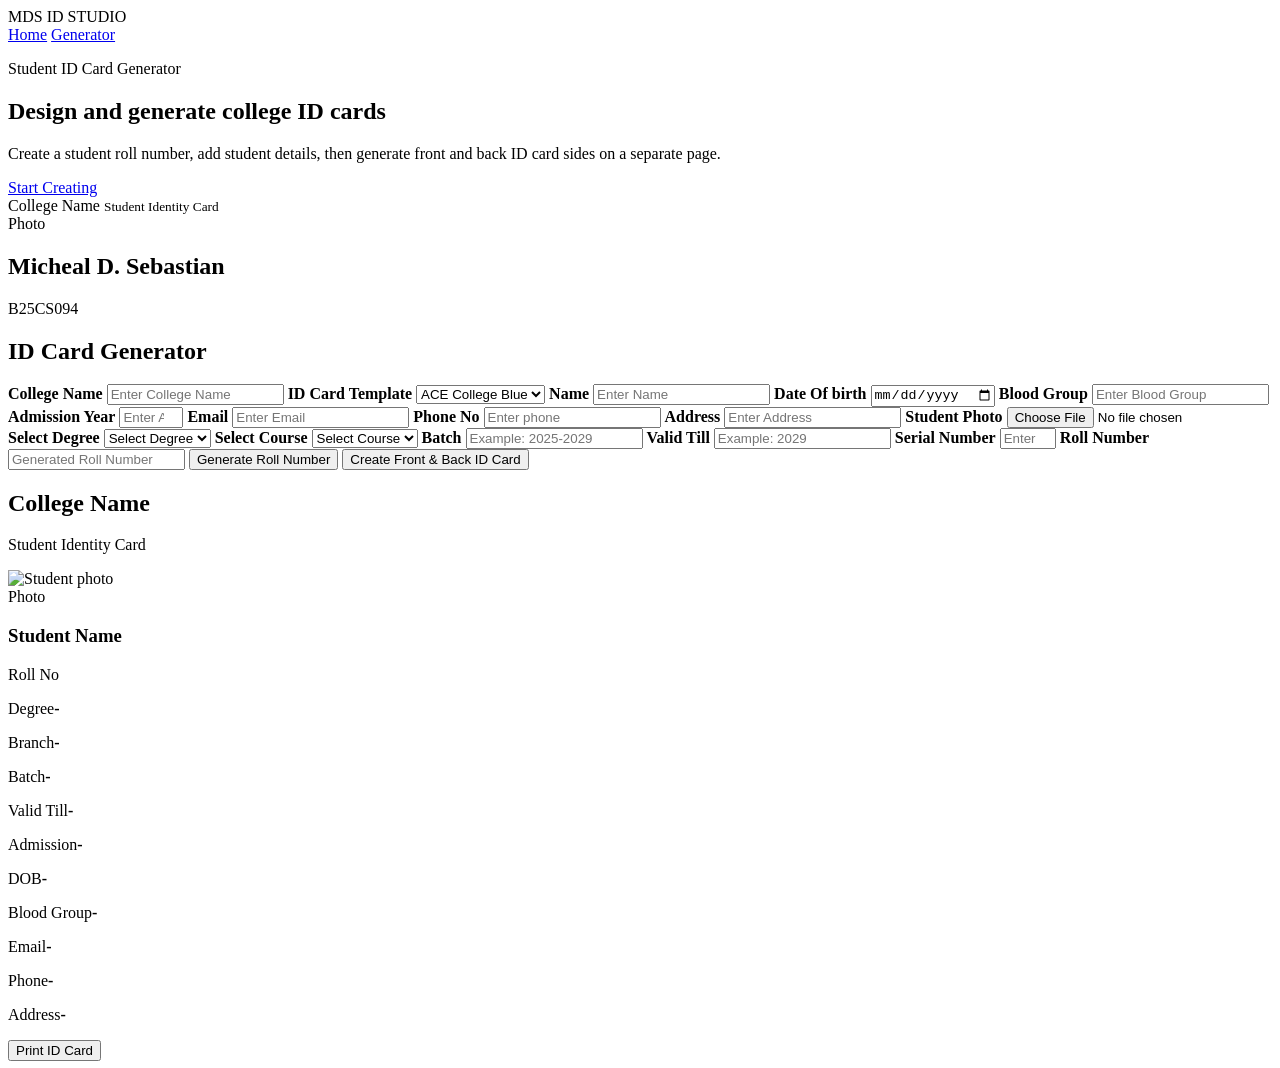
==== index.html @ aa4b2620 "index.html" ====
<!DOCTYPE html>
<html lang="en">
<head>
    <meta charset="UTF-8">
    <meta name="viewport" content="width=device-width, initial-scale=1.0">
    <title>ID Card Generator</title>
    <link rel="stylesheet" href="style.css">
    <script src="script.js"></script>
</head>
<body>
    <main class="page">
        <header class="site-header">
            <div class="brand">MDS ID STUDIO</div>
            <nav>
                <a href="#home">Home</a>
                <a href="#generator">Generator</a>
            </nav>
        </header>

        <section class="hero" id="home">
            <div class="hero-content">
                <p class="eyebrow">Student ID Card Generator</p>
                <h1>Design and generate college ID cards</h1>
                <p class="hero-text">Create a student roll number, add student details, then generate front and back ID card sides on a separate page.</p>
                <a class="hero-button" href="#generator">Start Creating</a>
            </div>

            <div class="sample-card">
                <div class="sample-card-header">
                    <span>College Name</span>
                    <small>Student Identity Card</small>
                </div>
                <div class="sample-photo">Photo</div>
                <h2>Micheal D. Sebastian</h2>
                <p>B25CS094</p>
                <div class="sample-lines">
                    <span></span>
                    <span></span>
                    <span></span>
                </div>
            </div>
        </section>

        <section class="generator-section" id="generator">
    <form action="" onsubmit="generateIdCard(event)">
        <h1>ID Card Generator</h1>
        <label for="college_name"><b>College Name</b></label>
        <input type="text" placeholder="Enter College Name" name="college_name" id="college_name" required>

        <label for="template"><b>ID Card Template</b></label>
        <select id="template" onchange="updateTemplatePreview()" required>
            <option value="ace">ACE College Blue</option>
            <option value="classic">Classic Green</option>
            <option value="modern">Modern Blue</option>
            <option value="dark">Dark Premium</option>
            <option value="neon">Neon Tech</option>
            <option value="royal">Royal Purple</option>
            <option value="minimal">Minimal White</option>
            <option value="sunset">Sunset Orange</option>
        </select>

        <label for="name"><b>Name</b></label>
        <input type="text" placeholder="Enter Name" name="name" id="name" required>

        <label for="dob"><b>Date Of birth</b></label>
        <input type="date" name="dob" id="dob" required>

        <label for="blood_group"><b>Blood Group</b></label>
        <input type="text" placeholder="Enter Blood Group" name="blood_group" id="blood_group">

        <label for="admission_year"><b>Admission Year</b></label>
        <input type="number" placeholder="Enter Admission Year" name="admission_year" id="admission_year" min="2000" max="2100" required>

        <label for="email"><b>Email</b></label>
        <input type="email" placeholder="Enter Email" name="email" id="email" required>

        <label for="ph_no"><b>Phone No</b></label>
        <input type="tel" placeholder="Enter phone" name="ph_no" id="ph_no">

        <label for="address"><b>Address</b></label>
        <input type="text" placeholder="Enter Address" name="address" id="address">

        <label for="photo"><b>Student Photo</b></label>
        <input type="file" name="photo" id="photo" accept="image/*">

        <label for="degree"><b>Select Degree</b></label>
        <select id="degree" onchange="updateCourses()" required>
            <option value="">Select Degree</option>
            <option value="BE">B.E</option>
            <option value="BTech">B.Tech</option>
            <option value="ME">M.E</option>
            <option value="MTech">M.Tech</option>
            <option value="MBA">MBA</option>
            <option value="MCA">MCA</option>
            <option value="BArch">B.Arch</option>
            <option value="BSc">B.Sc</option>
            <option value="BCom">B.Com</option>
        </select>

        <label for="course"><b>Select Course</b></label>
        <select id="course" required>
            <option value="">Select Course</option>
        </select>

        <label for="batch"><b>Batch</b></label>
        <input type="text" placeholder="Example: 2025-2029" name="batch" id="batch">

        <label for="valid_till"><b>Valid Till</b></label>
        <input type="text" placeholder="Example: 2029" name="valid_till" id="valid_till">

        <label for="serial_no"><b>Serial Number</b></label>
        <input type="number" placeholder="Enter Serial No 1-100" name="serial_no" id="serial_no" min="1" max="100" required>

        <label for="roll_no"><b>Roll Number</b></label>
        <input type="text" placeholder="Generated Roll Number" name="roll_no" id="roll_no" readonly>

        <button type="button" onclick="generateRollNumber()">Generate Roll Number</button>

        <input type="submit" value="Create Front & Back ID Card">
    </form>

    <section class="id-card" id="id_card">
        <div class="id-header">
            <h2 id="card_college">College Name</h2>
            <p id="card_subtitle">Student Identity Card</p>
        </div>

        <div class="id-body">
            <img src="" alt="Student photo" id="card_photo">
            <div class="photo-placeholder" id="photo_placeholder">Photo</div>

            <h3 id="card_name">Student Name</h3>
            <p class="roll" id="card_roll">Roll No</p>

            <div class="id-details">
                <p><span>Degree</span><strong id="card_degree">-</strong></p>
                <p><span>Branch</span><strong id="card_course">-</strong></p>
                <p><span>Batch</span><strong id="card_batch">-</strong></p>
                <p><span>Valid Till</span><strong id="card_valid_till">-</strong></p>
                <p><span>Admission</span><strong id="card_year">-</strong></p>
                <p><span>DOB</span><strong id="card_dob">-</strong></p>
                <p><span>Blood Group</span><strong id="card_blood_group">-</strong></p>
                <p><span>Email</span><strong id="card_email">-</strong></p>
                <p><span>Phone</span><strong id="card_phone">-</strong></p>
                <p><span>Address</span><strong id="card_address">-</strong></p>
            </div>
        </div>

        <button type="button" class="print-button" onclick="window.print()">Print ID Card</button>
    </section>
        </section>
    </main>
</body>
</html>
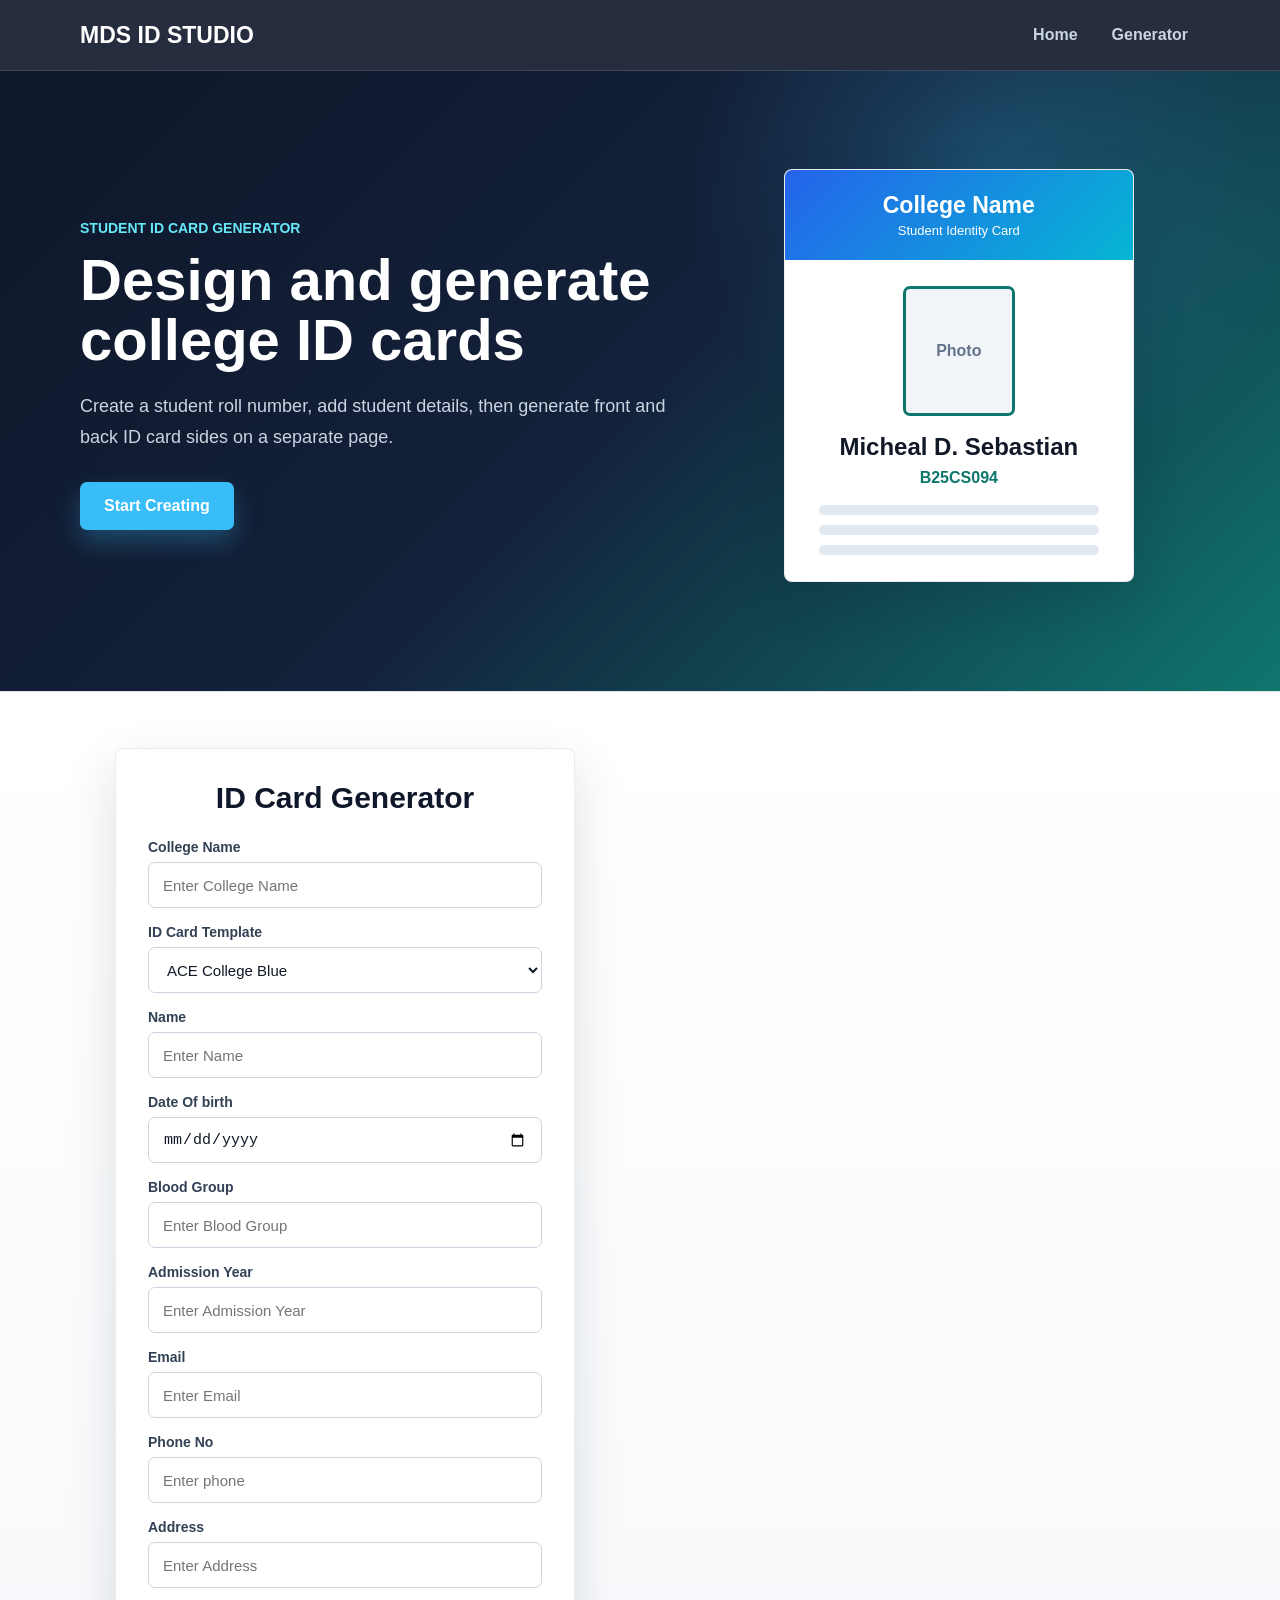
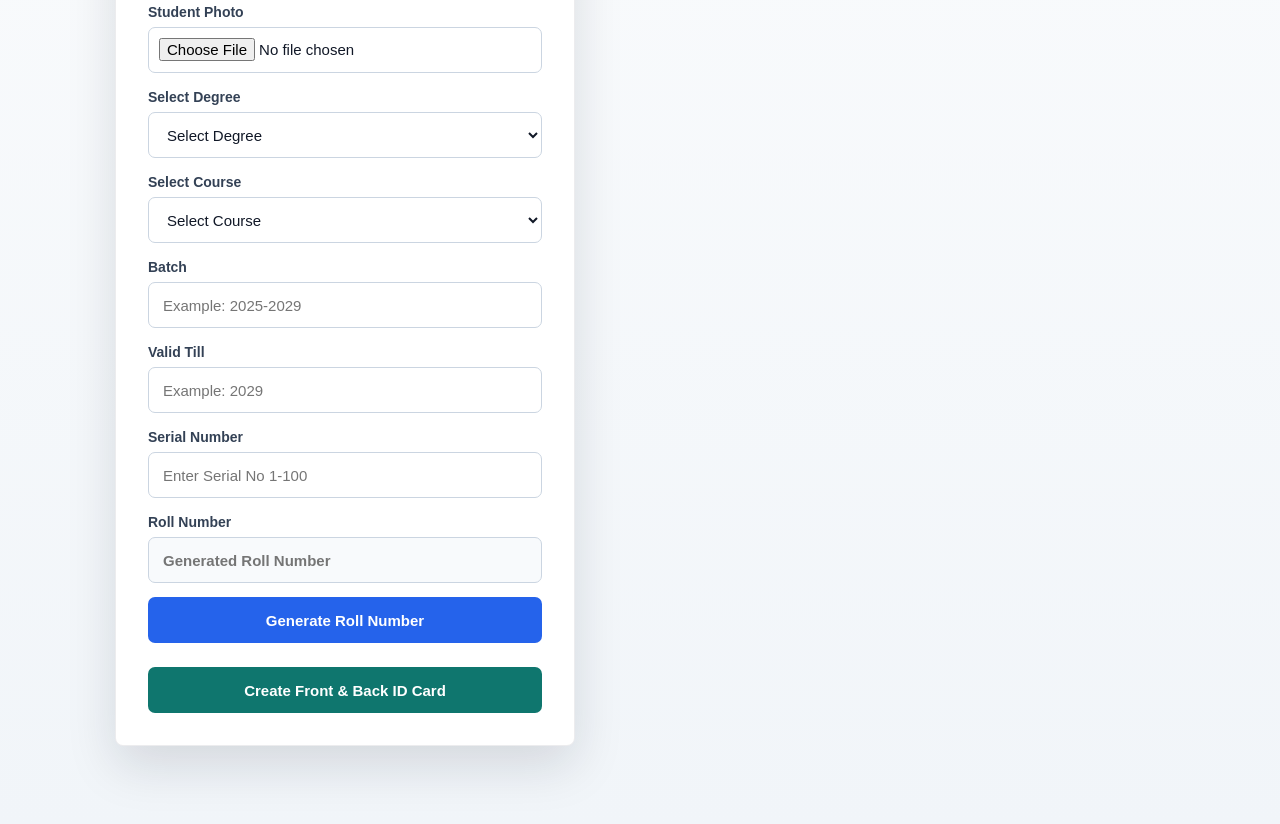
==== commit 86694094: "Update index.html" ====
--- a/index.html
+++ b/index.html
@@ -146,7 +146,7 @@
             </div>
         </div>
 
-        <button type="button" class="print-button" onclick="window.print()">Print ID Card</button>
+        <button type="button" class="print-button" onclick="downloadPdf()">Download PDF</button>
     </section>
         </section>
     </main>
--- a/style.css
+++ b/style.css
@@ -0,0 +1,1425 @@
+* {
+    box-sizing: border-box;
+}
+
+html {
+    scroll-behavior: smooth;
+}
+
+body {
+    margin: 0;
+    min-height: 100vh;
+    font-family: Arial, Helvetica, sans-serif;
+    background: #f8fafc;
+    color: #1f2937;
+}
+
+.page {
+    width: 100%;
+}
+
+.site-header {
+    position: sticky;
+    top: 0;
+    z-index: 10;
+    width: 100%;
+    padding: 16px max(18px, calc((100% - 1120px) / 2));
+    display: flex;
+    align-items: center;
+    justify-content: space-between;
+    border-bottom: 1px solid rgba(255, 255, 255, 0.12);
+    background: rgba(15, 23, 42, 0.9);
+    backdrop-filter: blur(14px);
+}
+
+.brand {
+    font-size: 23px;
+    font-weight: 900;
+    color: #ffffff;
+}
+
+nav {
+    display: flex;
+    gap: 10px;
+}
+
+nav a,
+.hero-button {
+    text-decoration: none;
+}
+
+nav a {
+    padding: 10px 12px;
+    border-radius: 6px;
+    color: #cbd5e1;
+    font-weight: 800;
+}
+
+nav a:hover {
+    background: rgba(56, 189, 248, 0.16);
+    color: #ffffff;
+}
+
+.hero {
+    width: 100%;
+    min-height: 620px;
+    margin: 0;
+    display: grid;
+    grid-template-columns: minmax(0, 1.1fr) minmax(280px, 0.9fr);
+    align-items: center;
+    gap: 48px;
+    padding: 64px max(18px, calc((100% - 1120px) / 2)) 76px;
+    background:
+        radial-gradient(circle at 78% 18%, rgba(56, 189, 248, 0.24), transparent 28%),
+        linear-gradient(135deg, #0f172a 0%, #13213a 50%, #0f766e 100%);
+}
+
+.hero-content h1 {
+    margin: 0;
+    max-width: 700px;
+    text-align: left;
+    font-size: 58px;
+    line-height: 1.05;
+    color: #ffffff;
+}
+
+.eyebrow {
+    margin: 0 0 14px;
+    color: #67e8f9;
+    font-size: 14px;
+    font-weight: 900;
+    letter-spacing: 0;
+    text-transform: uppercase;
+}
+
+.hero-text {
+    max-width: 590px;
+    margin: 20px 0 30px;
+    font-size: 18px;
+    line-height: 1.7;
+    color: #cbd5e1;
+}
+
+.hero-button {
+    display: inline-flex;
+    align-items: center;
+    justify-content: center;
+    min-height: 48px;
+    padding: 0 24px;
+    border-radius: 7px;
+    background: #38bdf8;
+    color: #ffffff;
+    font-weight: 900;
+    box-shadow: 0 12px 24px rgba(56, 189, 248, 0.28);
+}
+
+.hero-button:hover {
+    background: #0284c7;
+}
+
+.sample-card,
+form,
+.id-card {
+    border: 1px solid rgba(15, 23, 42, 0.08);
+    background: #ffffff;
+    box-shadow: 0 20px 50px rgba(15, 23, 42, 0.13);
+}
+
+.sample-card {
+    width: min(100%, 350px);
+    justify-self: center;
+    padding: 0 0 26px;
+    border-radius: 8px;
+    overflow: hidden;
+    text-align: center;
+}
+
+.sample-card-header {
+    display: grid;
+    gap: 4px;
+    padding: 22px;
+    background: linear-gradient(135deg, #2563eb, #06b6d4);
+    color: #ffffff;
+}
+
+.sample-card-header span {
+    font-size: 23px;
+    font-weight: 900;
+}
+
+.sample-card-header small {
+    font-size: 13px;
+}
+
+.sample-photo {
+    width: 112px;
+    height: 130px;
+    margin: 26px auto 17px;
+    display: flex;
+    align-items: center;
+    justify-content: center;
+    border: 3px solid #0f766e;
+    border-radius: 7px;
+    background: #f1f5f9;
+    color: #64748b;
+    font-weight: 900;
+}
+
+.sample-card h2 {
+    margin: 0;
+    color: #111827;
+}
+
+.sample-card p {
+    margin: 8px 0 18px;
+    color: #0f766e;
+    font-weight: 900;
+}
+
+.sample-lines {
+    display: grid;
+    gap: 10px;
+    padding: 0 34px;
+}
+
+.sample-lines span {
+    height: 10px;
+    border-radius: 999px;
+    background: #e2e8f0;
+}
+
+.generator-section {
+    width: 100%;
+    padding: 56px max(18px, calc((100% - 1120px) / 2)) 78px;
+    display: flex;
+    align-items: flex-start;
+    justify-content: center;
+    gap: 30px;
+    background: linear-gradient(180deg, #ffffff 0%, #f1f5f9 100%);
+    border-top: 1px solid rgba(15, 23, 42, 0.08);
+}
+
+form {
+    width: 100%;
+    max-width: 450px;
+    padding: 32px;
+    border-radius: 8px;
+}
+
+h1 {
+    margin: 0 0 24px;
+    text-align: center;
+    font-size: 30px;
+    color: #0f172a;
+}
+
+label {
+    display: block;
+    margin: 16px 0 7px;
+    font-size: 14px;
+    color: #334155;
+}
+
+input,
+select,
+button {
+    width: 100%;
+    min-height: 46px;
+    padding: 12px 14px;
+    border: 1px solid #cbd5e1;
+    border-radius: 7px;
+    font-size: 15px;
+    color: #111827;
+    background-color: #ffffff;
+    outline: none;
+    transition: border-color 0.2s ease, box-shadow 0.2s ease, transform 0.2s ease;
+}
+
+input:hover,
+select:hover {
+    border-color: #94a3b8;
+}
+
+input:focus,
+select:focus,
+button:focus {
+    border-color: #0f766e;
+    box-shadow: 0 0 0 4px rgba(15, 118, 110, 0.14);
+}
+
+input[readonly] {
+    background-color: #f8fafc;
+    color: #0f766e;
+    font-weight: 800;
+}
+
+input[type="file"] {
+    padding: 10px;
+}
+
+button,
+input[type="submit"] {
+    margin-top: 24px;
+    border: 0;
+    background: #0f766e;
+    color: #ffffff;
+    font-weight: 900;
+    cursor: pointer;
+}
+
+button:hover,
+input[type="submit"]:hover {
+    transform: translateY(-1px);
+}
+
+button {
+    margin-top: 14px;
+    background: #2563eb;
+}
+
+button:hover {
+    background: #1d4ed8;
+}
+
+input[type="submit"]:hover {
+    background: #115e59;
+}
+
+.id-card {
+    display: none;
+    width: 100%;
+    max-width: 370px;
+    border-radius: 8px;
+    overflow: hidden;
+}
+
+.id-card.show {
+    display: block;
+}
+
+.id-header {
+    padding: 22px 20px;
+    text-align: center;
+    background: #0f766e;
+    color: #ffffff;
+}
+
+.id-header h2,
+.id-header p,
+.id-body h3,
+.id-body p {
+    margin: 0;
+}
+
+.id-header h2 {
+    font-size: 24px;
+    line-height: 1.2;
+    overflow-wrap: anywhere;
+}
+
+.id-header p {
+    margin-top: 6px;
+    font-size: 14px;
+}
+
+.id-body {
+    padding: 24px;
+    text-align: center;
+}
+
+#card_photo,
+.photo-placeholder {
+    width: 112px;
+    height: 132px;
+    margin: 0 auto 17px;
+    border: 3px solid #0f766e;
+    border-radius: 7px;
+    object-fit: cover;
+}
+
+#card_photo {
+    display: none;
+}
+
+.photo-placeholder {
+    display: flex;
+    align-items: center;
+    justify-content: center;
+    background: #f1f5f9;
+    color: #64748b;
+    font-weight: 900;
+}
+
+.id-body h3 {
+    font-size: 23px;
+    color: #111827;
+    overflow-wrap: anywhere;
+}
+
+.roll {
+    margin-top: 6px;
+    color: #0f766e;
+    font-weight: 900;
+}
+
+.id-details {
+    margin-top: 20px;
+    text-align: left;
+}
+
+.id-details p {
+    display: flex;
+    justify-content: space-between;
+    gap: 12px;
+    padding: 10px 0;
+    border-bottom: 1px solid #e5e7eb;
+    font-size: 14px;
+}
+
+.id-details span {
+    color: #64748b;
+}
+
+.id-details strong {
+    max-width: 195px;
+    text-align: right;
+    color: #111827;
+    overflow-wrap: anywhere;
+}
+
+.print-button {
+    margin: 0;
+    border-radius: 0;
+    background: #2563eb;
+}
+
+.template-ace {
+    max-width: 560px;
+    background: #0484d8;
+    border: 4px solid #e5e7eb;
+}
+
+.template-ace .id-header {
+    position: relative;
+    padding: 18px 22px 16px 150px;
+    min-height: 96px;
+    text-align: left;
+    background: linear-gradient(135deg, #402466 0%, #2a2f85 45%, #0484d8 100%);
+}
+
+.template-ace .id-header::before {
+    content: "ACE";
+    position: absolute;
+    left: 18px;
+    top: 18px;
+    width: 64px;
+    height: 64px;
+    display: flex;
+    align-items: center;
+    justify-content: center;
+    border-radius: 50%;
+    border: 4px solid #ffffff;
+    background: #facc15;
+    color: #1e3a8a;
+    font-size: 18px;
+    font-weight: 900;
+}
+
+.template-ace .id-header h2 {
+    font-size: 24px;
+    font-weight: 900;
+    text-transform: uppercase;
+}
+
+.template-ace .id-header p {
+    display: inline-block;
+    margin-top: 8px;
+    padding: 5px 14px;
+    background: #e0f2fe;
+    color: #1e3a8a;
+    font-weight: 900;
+}
+
+.template-ace .id-body {
+    display: grid;
+    grid-template-columns: 125px 1fr;
+    align-items: start;
+    gap: 18px;
+    padding: 22px;
+    text-align: left;
+    background: linear-gradient(135deg, #08a5f7 0%, #0677c7 100%);
+    color: #ffffff;
+}
+
+.template-ace #card_photo,
+.template-ace .photo-placeholder {
+    width: 120px;
+    height: 132px;
+    margin: 0;
+    border-color: #dbeafe;
+}
+
+.template-ace .photo-placeholder {
+    background: #0ea5e9;
+    color: #ffffff;
+}
+
+.template-ace .id-body h3 {
+    grid-column: 2;
+    grid-row: 1;
+    margin-top: 0;
+    color: #ffffff;
+    font-size: 22px;
+    text-transform: uppercase;
+}
+
+.template-ace .roll {
+    grid-column: 2;
+    grid-row: 1;
+    margin-top: 34px;
+    color: #ffffff;
+}
+
+.template-ace .id-details {
+    grid-column: 2;
+    margin-top: 62px;
+}
+
+.template-ace .id-details p {
+    padding: 3px 0;
+    border-bottom: 0;
+    color: #ffffff;
+    font-size: 14px;
+}
+
+.template-ace .id-details span {
+    min-width: 82px;
+    color: #e0f2fe;
+    font-weight: 900;
+}
+
+.template-ace .id-details strong {
+    max-width: none;
+    text-align: left;
+    color: #ffffff;
+}
+
+.template-ace .print-button {
+    background: #1e3a8a;
+}
+
+.template-classic .id-header {
+    background: linear-gradient(135deg, #0f766e, #14b8a6);
+}
+
+.template-classic #card_photo,
+.template-classic .photo-placeholder {
+    border-color: #0f766e;
+}
+
+.template-classic .roll {
+    color: #0f766e;
+}
+
+.template-modern {
+    border-top: 8px solid #2563eb;
+}
+
+.template-modern .id-header {
+    background: linear-gradient(135deg, #1d4ed8, #38bdf8);
+}
+
+.template-modern #card_photo,
+.template-modern .photo-placeholder {
+    border-color: #2563eb;
+    border-radius: 999px;
+}
+
+.template-modern .roll {
+    color: #2563eb;
+}
+
+.template-modern .print-button {
+    background: #2563eb;
+}
+
+.template-dark {
+    background: #111827;
+    color: #ffffff;
+}
+
+.template-dark .id-header {
+    background: linear-gradient(135deg, #020617, #1f2937);
+}
+
+.template-dark .id-body {
+    background: #111827;
+}
+
+.template-dark #card_photo,
+.template-dark .photo-placeholder {
+    border-color: #facc15;
+}
+
+.template-dark .photo-placeholder {
+    background: #1f2937;
+    color: #e5e7eb;
+}
+
+.template-dark .id-body h3,
+.template-dark .id-details strong {
+    color: #ffffff;
+}
+
+.template-dark .roll {
+    color: #facc15;
+}
+
+.template-dark .id-details p {
+    border-bottom-color: #374151;
+}
+
+.template-dark .id-details span {
+    color: #cbd5e1;
+}
+
+.template-dark .print-button {
+    background: #facc15;
+    color: #111827;
+}
+
+.template-neon {
+    background: #020617;
+    color: #ffffff;
+}
+
+.template-neon .id-header {
+    background: linear-gradient(135deg, #06b6d4, #7c3aed);
+}
+
+.template-neon .id-body {
+    background: #020617;
+}
+
+.template-neon #card_photo,
+.template-neon .photo-placeholder {
+    border-color: #22d3ee;
+}
+
+.template-neon .id-body h3,
+.template-neon .id-details strong {
+    color: #ffffff;
+}
+
+.template-neon .roll {
+    color: #22d3ee;
+}
+
+.template-neon .id-details p {
+    border-bottom-color: #1e293b;
+}
+
+.template-neon .id-details span {
+    color: #a5f3fc;
+}
+
+.template-royal .id-header {
+    background: linear-gradient(135deg, #581c87, #7c3aed);
+}
+
+.template-royal #card_photo,
+.template-royal .photo-placeholder {
+    border-color: #7c3aed;
+}
+
+.template-royal .roll {
+    color: #7c3aed;
+}
+
+.template-minimal {
+    border: 2px solid #111827;
+    box-shadow: none;
+}
+
+.template-minimal .id-header {
+    background: #ffffff;
+    color: #111827;
+    border-bottom: 2px solid #111827;
+}
+
+.template-minimal #card_photo,
+.template-minimal .photo-placeholder {
+    border-color: #111827;
+}
+
+.template-minimal .roll {
+    color: #111827;
+}
+
+.template-sunset .id-header {
+    background: linear-gradient(135deg, #ea580c, #f43f5e);
+}
+
+.template-sunset #card_photo,
+.template-sunset .photo-placeholder {
+    border-color: #f97316;
+}
+
+.template-sunset .roll {
+    color: #ea580c;
+}
+
+.card-page {
+    width: min(1180px, calc(100% - 36px));
+    margin: 0 auto;
+    padding: 34px 0 60px;
+}
+
+.card-page-header {
+    display: flex;
+    align-items: center;
+    justify-content: space-between;
+    gap: 20px;
+    margin-bottom: 28px;
+}
+
+.card-page-header h1 {
+    margin: 0;
+    text-align: left;
+    color: #0f172a;
+}
+
+.card-actions {
+    display: flex;
+    align-items: center;
+    gap: 12px;
+}
+
+.card-actions a,
+.card-actions button {
+    width: auto;
+    min-height: 42px;
+    margin: 0;
+    padding: 0 16px;
+    display: inline-flex;
+    align-items: center;
+    justify-content: center;
+    border-radius: 7px;
+    text-decoration: none;
+    font-size: 14px;
+    font-weight: 900;
+}
+
+.card-actions a {
+    border: 1px solid #cbd5e1;
+    background: #ffffff;
+    color: #334155;
+}
+
+.card-sheet {
+    display: grid;
+    grid-template-columns: repeat(2, minmax(320px, 1fr));
+    gap: 28px;
+    align-items: start;
+}
+
+.ace-card-front,
+.ace-card-back {
+    width: 100%;
+    min-height: 340px;
+    border-radius: 18px;
+    overflow: hidden;
+    border: 4px solid #e5e7eb;
+    box-shadow: 0 20px 50px rgba(15, 23, 42, 0.16);
+}
+
+.ace-card-front {
+    position: relative;
+    color: #ffffff;
+    background: linear-gradient(135deg, #09a7f5 0%, #0472c7 72%);
+}
+
+.ace-top {
+    min-height: 104px;
+    display: grid;
+    grid-template-columns: 78px 1fr;
+    gap: 14px;
+    align-items: center;
+    padding: 18px 22px;
+    background: linear-gradient(135deg, #2b155e 0%, #2b2f83 58%, #0472c7 100%);
+}
+
+.ace-logo {
+    width: 68px;
+    height: 68px;
+    display: flex;
+    align-items: center;
+    justify-content: center;
+    border-radius: 50%;
+    border: 4px solid #ffffff;
+    background: #facc15;
+    color: #1e3a8a;
+    font-size: 18px;
+    font-weight: 900;
+}
+
+.ace-top h2,
+.ace-top p {
+    margin: 0;
+}
+
+.ace-top h2 {
+    font-size: 25px;
+    line-height: 1.1;
+    text-transform: uppercase;
+}
+
+.ace-top p {
+    margin-top: 3px;
+    font-size: 12px;
+    color: #dbeafe;
+}
+
+.ace-top span {
+    display: inline-block;
+    margin-top: 8px;
+    padding: 5px 13px;
+    background: #e0f2fe;
+    color: #1e3a8a;
+    font-size: 13px;
+    font-weight: 900;
+}
+
+.ace-front-body {
+    display: grid;
+    grid-template-columns: 132px 1fr;
+    gap: 20px;
+    padding: 20px 24px 14px;
+}
+
+.ace-photo-wrap img,
+.ace-photo-placeholder {
+    width: 122px;
+    height: 132px;
+    border: 4px solid #bfdbfe;
+    border-radius: 4px;
+    object-fit: cover;
+    background: #0ea5e9;
+}
+
+.ace-photo-wrap img {
+    display: none;
+}
+
+.ace-photo-placeholder {
+    display: flex;
+    align-items: center;
+    justify-content: center;
+    color: #ffffff;
+    font-weight: 900;
+}
+
+.ace-photo-wrap p {
+    margin: 10px 0 0;
+    font-size: 14px;
+    font-weight: 900;
+}
+
+.ace-front-details {
+    display: grid;
+    gap: 6px;
+    align-content: start;
+}
+
+.ace-front-details p {
+    margin: 0;
+    display: grid;
+    grid-template-columns: 82px 1fr;
+    gap: 8px;
+    font-size: 17px;
+}
+
+.ace-front-details span {
+    color: #dbeafe;
+    font-weight: 900;
+}
+
+.ace-front-details strong {
+    overflow-wrap: anywhere;
+}
+
+.ace-signature {
+    position: absolute;
+    right: 26px;
+    bottom: 18px;
+    color: #e0f2fe;
+    font-size: 13px;
+    font-weight: 900;
+}
+
+.ace-card-back {
+    padding: 34px 42px;
+    background: #f8fafc;
+    color: #111827;
+}
+
+.back-details {
+    display: grid;
+    gap: 10px;
+    font-size: 18px;
+}
+
+.back-details p {
+    margin: 0;
+    display: grid;
+    grid-template-columns: 100px 1fr;
+    gap: 12px;
+}
+
+.back-details span {
+    font-weight: 900;
+}
+
+.back-details strong {
+    overflow-wrap: anywhere;
+}
+
+.barcode {
+    height: 86px;
+    margin: 30px auto 8px;
+    display: flex;
+    align-items: stretch;
+    justify-content: center;
+    gap: 4px;
+}
+
+.barcode span {
+    width: 5px;
+    background: #111827;
+}
+
+.barcode span:nth-child(2n) {
+    width: 2px;
+}
+
+.barcode span:nth-child(3n) {
+    width: 9px;
+}
+
+.barcode-text {
+    margin: 0;
+    text-align: center;
+    font-weight: 900;
+}
+
+.card-theme-modern .ace-card-front {
+    background: linear-gradient(135deg, #2563eb 0%, #38bdf8 100%);
+}
+
+.card-theme-modern .ace-top {
+    background: linear-gradient(135deg, #1d4ed8, #0ea5e9);
+}
+
+.card-theme-modern .ace-logo {
+    background: #ffffff;
+    color: #2563eb;
+}
+
+.card-theme-modern .ace-card-back {
+    border-color: #bfdbfe;
+}
+
+.card-theme-modern .barcode span {
+    background: #2563eb;
+}
+
+.card-theme-classic .ace-card-front {
+    background: linear-gradient(135deg, #0f766e 0%, #14b8a6 100%);
+}
+
+.card-theme-classic .ace-top {
+    background: linear-gradient(135deg, #064e3b, #0f766e);
+}
+
+.card-theme-classic .ace-logo {
+    background: #ccfbf1;
+    color: #064e3b;
+}
+
+.card-theme-classic .ace-card-back {
+    border-color: #99f6e4;
+}
+
+.card-theme-classic .barcode span {
+    background: #0f766e;
+}
+
+.card-theme-dark .ace-card-front {
+    background: linear-gradient(135deg, #111827 0%, #020617 100%);
+}
+
+.card-theme-dark .ace-top {
+    background: linear-gradient(135deg, #020617, #1f2937);
+}
+
+.card-theme-dark .ace-logo {
+    background: #facc15;
+    color: #111827;
+}
+
+.card-theme-dark .ace-card-back {
+    background: #111827;
+    color: #ffffff;
+    border-color: #374151;
+}
+
+.card-theme-dark .barcode span {
+    background: #facc15;
+}
+
+.card-theme-dark .barcode-text {
+    color: #facc15;
+}
+
+.card-theme-neon .ace-card-front {
+    background: linear-gradient(135deg, #020617 0%, #164e63 52%, #7c3aed 100%);
+}
+
+.card-theme-neon .ace-top {
+    background: linear-gradient(135deg, #06b6d4, #7c3aed);
+}
+
+.card-theme-neon .ace-logo {
+    background: #22d3ee;
+    color: #020617;
+}
+
+.card-theme-neon .ace-card-back {
+    background: #020617;
+    color: #ffffff;
+    border-color: #22d3ee;
+}
+
+.card-theme-neon .barcode span {
+    background: #22d3ee;
+}
+
+.card-theme-neon .barcode-text {
+    color: #22d3ee;
+}
+
+.card-theme-royal .ace-card-front {
+    background: linear-gradient(135deg, #581c87 0%, #7c3aed 100%);
+}
+
+.card-theme-royal .ace-top {
+    background: linear-gradient(135deg, #3b0764, #7c3aed);
+}
+
+.card-theme-royal .ace-logo {
+    background: #ede9fe;
+    color: #581c87;
+}
+
+.card-theme-royal .ace-card-back {
+    border-color: #c4b5fd;
+}
+
+.card-theme-royal .barcode span {
+    background: #7c3aed;
+}
+
+.card-theme-minimal .ace-card-front {
+    background: #ffffff;
+    color: #111827;
+    border-color: #111827;
+}
+
+.card-theme-minimal .ace-top {
+    background: #ffffff;
+    border-bottom: 3px solid #111827;
+    color: #111827;
+}
+
+.card-theme-minimal .ace-top p {
+    color: #475569;
+}
+
+.card-theme-minimal .ace-top span {
+    background: #111827;
+    color: #ffffff;
+}
+
+.card-theme-minimal .ace-logo {
+    background: #ffffff;
+    color: #111827;
+    border-color: #111827;
+}
+
+.card-theme-minimal .ace-front-details span,
+.card-theme-minimal .ace-photo-wrap p,
+.card-theme-minimal .ace-signature {
+    color: #111827;
+}
+
+.card-theme-minimal .ace-photo-wrap img,
+.card-theme-minimal .ace-photo-placeholder {
+    border-color: #111827;
+}
+
+.card-theme-minimal .ace-card-back {
+    background: #ffffff;
+    border-color: #111827;
+}
+
+.card-theme-sunset .ace-card-front {
+    background: linear-gradient(135deg, #f97316 0%, #f43f5e 100%);
+}
+
+.card-theme-sunset .ace-top {
+    background: linear-gradient(135deg, #9a3412, #e11d48);
+}
+
+.card-theme-sunset .ace-logo {
+    background: #ffedd5;
+    color: #9a3412;
+}
+
+.card-theme-sunset .ace-card-back {
+    border-color: #fed7aa;
+}
+
+.card-theme-sunset .barcode span {
+    background: #ea580c;
+}
+
+@media (min-width: 1180px) {
+    .generator-section {
+        display: grid;
+        grid-template-columns: 460px minmax(360px, 560px);
+    }
+
+    form {
+        max-width: 460px;
+    }
+
+    .id-card {
+        position: sticky;
+        top: 96px;
+    }
+}
+
+@media (max-width: 1024px) {
+    .hero {
+        grid-template-columns: minmax(0, 1fr) 340px;
+        gap: 32px;
+    }
+
+    .hero-content h1 {
+        font-size: 48px;
+    }
+
+    .generator-section {
+        padding-left: 24px;
+        padding-right: 24px;
+    }
+
+    .card-sheet {
+        grid-template-columns: 1fr;
+    }
+
+    .ace-card-front,
+    .ace-card-back {
+        max-width: 680px;
+        margin: 0 auto;
+    }
+}
+
+@media (max-width: 760px) {
+    .site-header {
+        position: static;
+        align-items: center;
+        gap: 14px;
+        padding: 16px 18px;
+        text-align: center;
+    }
+
+    .brand {
+        font-size: 20px;
+    }
+
+    nav {
+        width: 100%;
+        justify-content: center;
+    }
+
+    .hero {
+        min-height: auto;
+        grid-template-columns: 1fr;
+        padding: 34px 18px 42px;
+    }
+
+    .hero-content h1 {
+        font-size: 40px;
+        text-align: center;
+    }
+
+    .hero-text {
+        font-size: 16px;
+        text-align: center;
+    }
+
+    .eyebrow {
+        text-align: center;
+    }
+
+    .hero-button {
+        width: 100%;
+    }
+
+    .sample-card {
+        justify-self: stretch;
+        width: 100%;
+    }
+
+    .template-ace {
+        max-width: none;
+    }
+
+    .template-ace .id-header {
+        padding-left: 100px;
+    }
+
+    .template-ace .id-body {
+        grid-template-columns: 1fr;
+        text-align: center;
+    }
+
+    .template-ace #card_photo,
+    .template-ace .photo-placeholder {
+        margin: 0 auto;
+    }
+
+    .template-ace .id-body h3,
+    .template-ace .roll,
+    .template-ace .id-details {
+        grid-column: auto;
+        grid-row: auto;
+        margin-top: 0;
+    }
+
+    .template-ace .id-details {
+        text-align: left;
+    }
+
+    .generator-section {
+        flex-direction: column;
+        padding-left: 18px;
+        padding-right: 18px;
+        padding-top: 34px;
+        padding-bottom: 48px;
+    }
+
+    .card-page-header,
+    .card-actions {
+        align-items: stretch;
+        flex-direction: column;
+    }
+
+    .card-sheet {
+        grid-template-columns: 1fr;
+        gap: 22px;
+    }
+
+    .ace-front-body {
+        grid-template-columns: 1fr;
+    }
+
+    .ace-photo-wrap {
+        text-align: center;
+    }
+
+    .ace-photo-wrap img,
+    .ace-photo-placeholder {
+        margin: 0 auto;
+    }
+
+    .ace-card-back {
+        padding: 28px 24px;
+    }
+
+    form,
+    .id-card {
+        max-width: none;
+    }
+
+    form {
+        padding: 24px 20px;
+    }
+
+    .id-details p {
+        display: grid;
+        grid-template-columns: 96px 1fr;
+    }
+
+    .id-details strong {
+        max-width: none;
+        text-align: left;
+    }
+
+    .card-page {
+        width: min(100% - 24px, 680px);
+        padding-top: 24px;
+    }
+
+    .card-actions a,
+    .card-actions button {
+        width: 100%;
+    }
+
+    .ace-card-front,
+    .ace-card-back {
+        border-radius: 12px;
+    }
+
+    h1 {
+        font-size: 26px;
+    }
+}
+
+@media (max-width: 420px) {
+    .site-header {
+        padding: 14px;
+    }
+
+    nav a {
+        padding: 9px 10px;
+        font-size: 14px;
+    }
+
+    .hero {
+        padding: 28px 14px 36px;
+    }
+
+    .hero-content h1 {
+        font-size: 34px;
+    }
+
+    .sample-card-header span {
+        font-size: 20px;
+    }
+
+    .generator-section {
+        padding-left: 12px;
+        padding-right: 12px;
+    }
+
+    form {
+        padding: 22px 16px;
+    }
+
+    input,
+    select,
+    button {
+        font-size: 14px;
+    }
+
+    .template-ace .id-header {
+        padding: 94px 16px 18px;
+        text-align: center;
+    }
+
+    .template-ace .id-header::before {
+        left: 50%;
+        transform: translateX(-50%);
+    }
+
+    .ace-top {
+        grid-template-columns: 1fr;
+        justify-items: center;
+        text-align: center;
+    }
+
+    .ace-top h2 {
+        font-size: 21px;
+    }
+
+    .ace-front-details p,
+    .back-details p {
+        grid-template-columns: 1fr;
+        gap: 3px;
+    }
+
+    .ace-signature {
+        position: static;
+        padding: 0 24px 18px;
+        text-align: right;
+    }
+
+    .ace-card-back {
+        padding: 24px 18px;
+    }
+
+    .barcode {
+        gap: 3px;
+    }
+}
+
+@media print {
+    body {
+        background: #ffffff;
+    }
+
+    form {
+        display: none;
+    }
+
+    .page {
+        min-height: auto;
+        display: block;
+    }
+
+    .site-header,
+    .hero {
+        display: none;
+    }
+
+    .generator-section {
+        display: block;
+        padding: 0;
+        border: 0;
+        background: #ffffff;
+    }
+
+    .id-card {
+        display: block;
+        margin: 0 auto;
+        box-shadow: none;
+    }
+
+    .print-button {
+        display: none;
+    }
+
+    .card-page {
+        width: 100%;
+        padding: 0;
+    }
+
+    .card-page-header {
+        display: none;
+    }
+
+    .card-sheet {
+        display: grid;
+        gap: 18px;
+        padding: 0;
+    }
+
+    .ace-card-front,
+    .ace-card-back {
+        box-shadow: none;
+        break-inside: avoid;
+        page-break-inside: avoid;
+    }
+}
